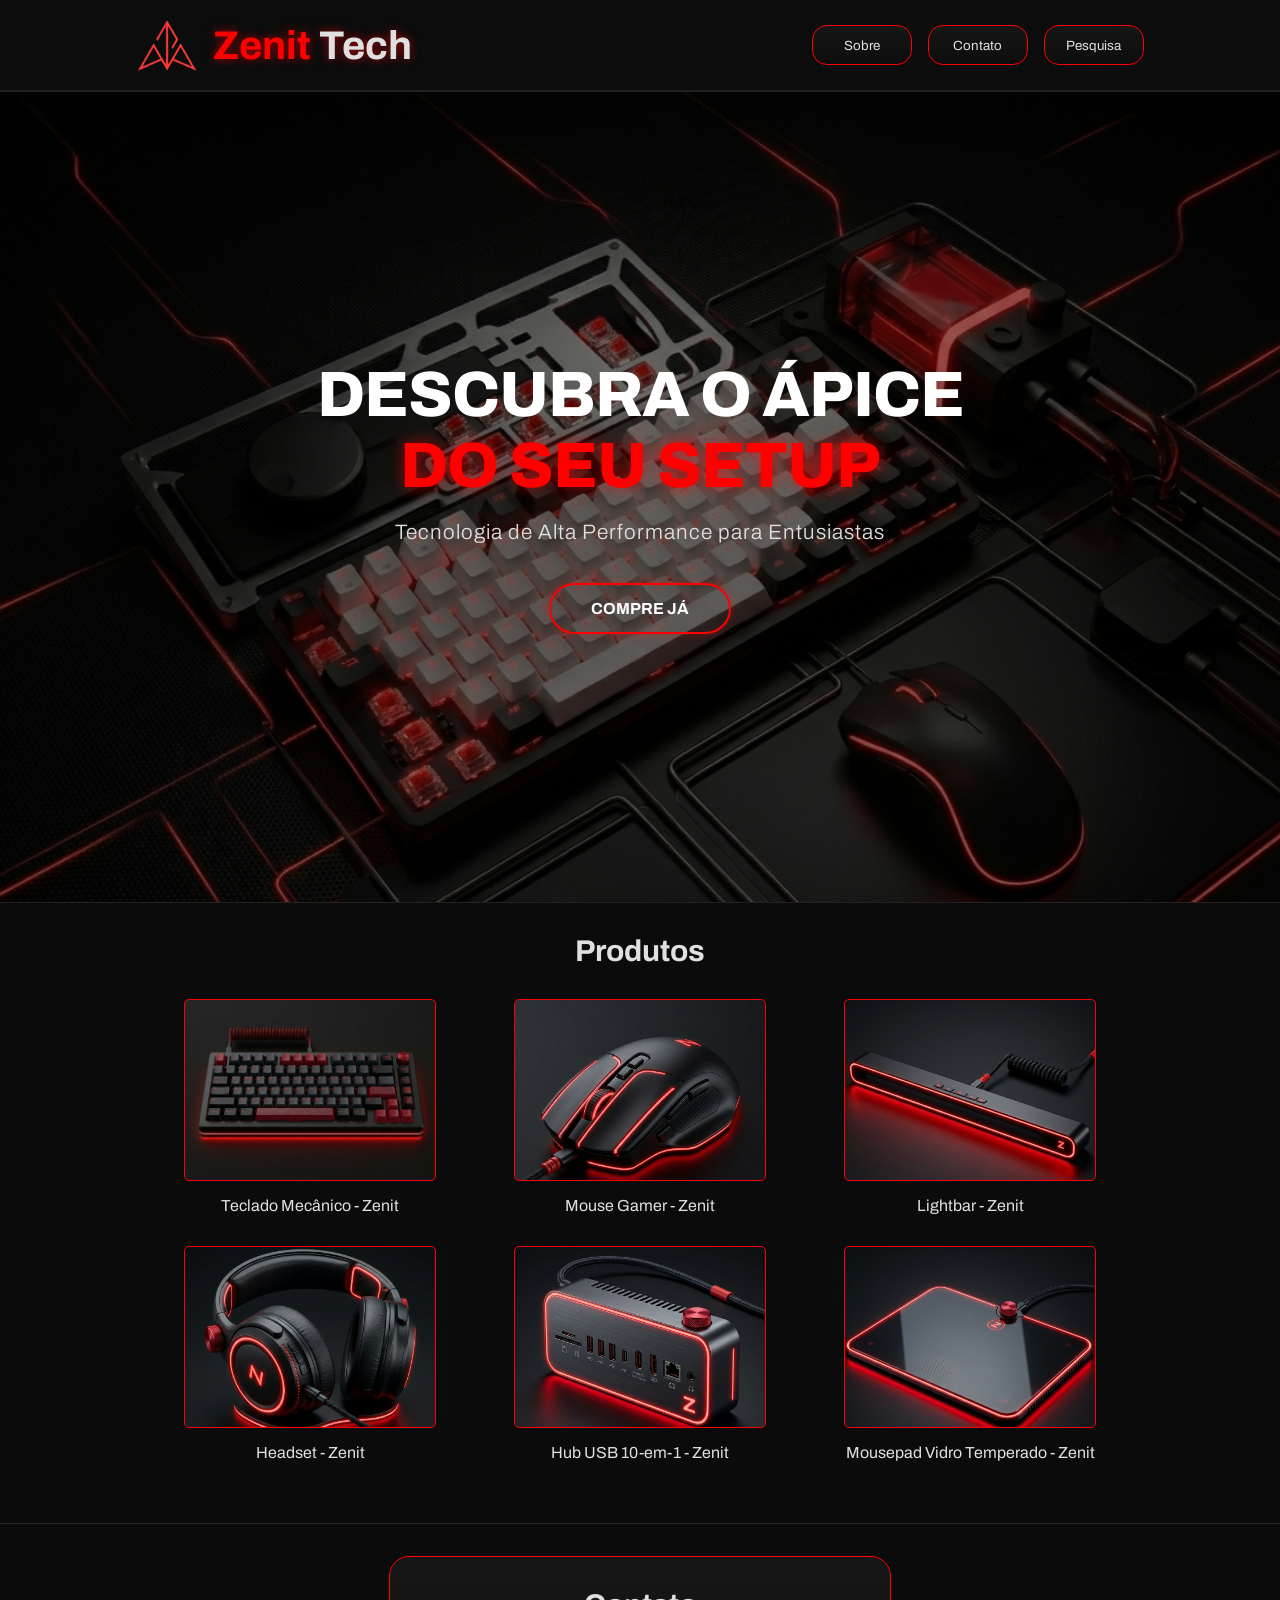
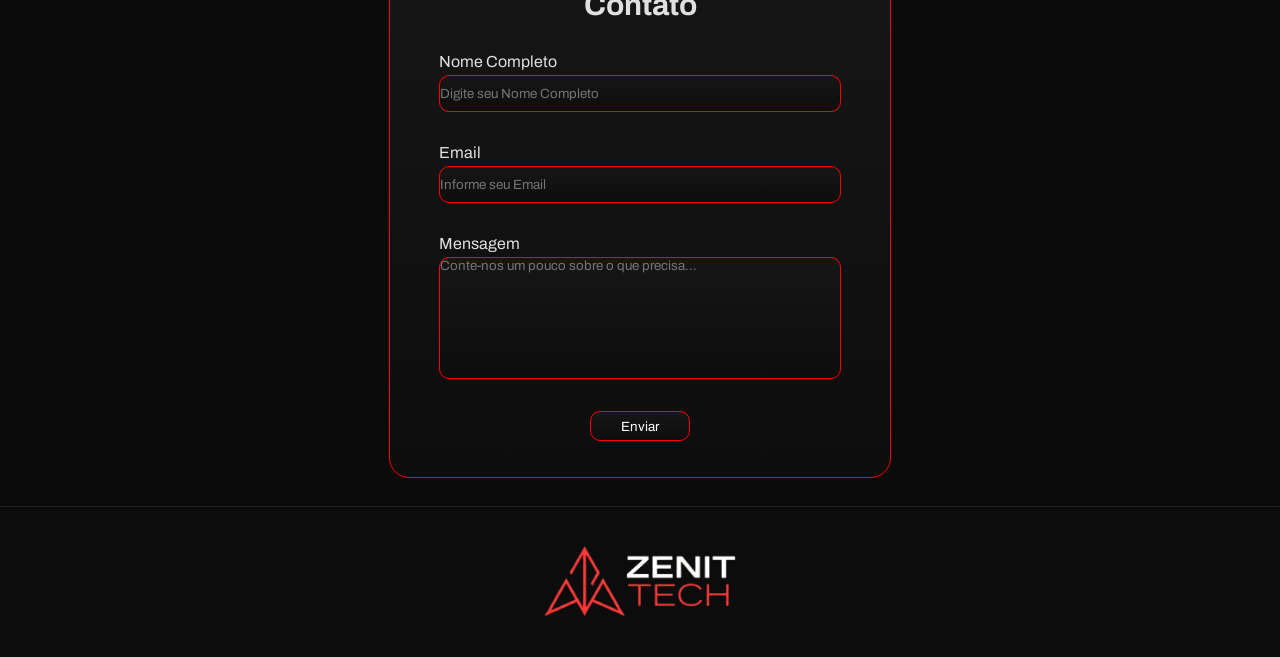
==== index.html @ c7a5b3a1 "Zenit Tech v1" ====
<!DOCTYPE html>
<html lang="pt-br">
<head>
    <meta charset="UTF-8">
    <meta name="viewport" content="width=device-width, initial-scale=1.0">
    <link rel="stylesheet" href="./styles/style.css">
    <title>Zenit Tech</title>
</head>
<body>
    <header>
        <a href="./index.html">
            <div class="heroTitle">
                <img src="./imagens/logoIcon.png" alt="Zenit" width="60px"><h1>Zenit <span style="color: #E0E0E0;">Tech</span></h1>
            </div>
        </a>
        <div class="ctaContact">
            <form action="#">
                <button type="submit" class="ctaButton">
                    Sobre
                </button>
            </form>
            <form action="#contact">
                <button type="submit" class="ctaButton">
                    Contato
                </button>
            </form>
            <form action="#">
                <button type="submit" class="ctaButton">
                    Pesquisa
                </button>
            </form>
        </div>
    </header>
    <main>
        <section class="hero-zenit">
            <div class="hero-overlay"></div> <!-- Overlay = Sobreposição -->
            <div class="hero-content">
                <h1 class="hero-headline">Descubra o Ápice <br><span>do seu Setup</span></h1><!--titulo principal-->
                <p class="hero-tagline">Tecnologia de Alta Performance para Entusiastas</p>
                <a href="#products" class="hero-button">COMPRE JÁ</a>
            </div>
        </section>
        <section id="products">
            <div class="sectionTitle">
                <h2>Produtos</h2>
            </div>
            <!--organizei os produtos em classes específicas e utilizei variáveis no CSS ( "--nome:valor" e chamando com "var(--nome)" ) para definir as imagens de fundo em cada .productsBox, aplicando uma regra de hover no contêiner pai para disparar simultaneamente a troca de posição, a sombra e a troca pra a segunda imagem.-->
            <!-- quando cria/chama a classe com espaço no nome, são criadas/chamadas duas classes -->
            <div class="productsContainer">
                <a href="#" class="boxXdesc tecladoZenit"> <!--alterei pra tag <a> pra que seja clicavel e chame a pagina de compra-->
                    <div class="productsBox"></div>
                    <div class="productsDescription">
                        <p>Teclado Mecânico - Zenit</p>
                    </div>
                </a>
                <a href="#" class="boxXdesc mouseZenit">
                    <div class="productsBox"></div>
                    <div class="productsDescription">
                        <p>Mouse Gamer - Zenit</p>
                    </div>
                </a>
                <a href="#" class="boxXdesc lightbarZenit">
                    <div class="productsBox"></div>
                    <div class="productsDescription">
                        <p>Lightbar - Zenit</p>
                    </div>
                </a>
            </div>
            <div class="productsContainer">
                <a href="#" class="boxXdesc headsetZenit">
                    <div class="productsBox"></div>
                    <div class="productsDescription">
                        <p>Headset - Zenit</p>
                    </div>
                </a>
                <a href="#" class="boxXdesc hubZenit">
                    <div class="productsBox"></div>
                    <div class="productsDescription">
                        <p>Hub USB 10-em-1 - Zenit</p>
                    </div>
                </a>
                <a href="#" class="boxXdesc mousepadZenit">
                    <div class="productsBox"></div>
                    <div class="productsDescription">
                        <p>Mousepad Vidro Temperado - Zenit</p>
                    </div>
                </a>
            </div>
        </section>
        <section id="contact">
            <div class="contactForm">
                <div class="sectionTitle">
                    <h2>Contato</h2>
                </div>
                <form action="https://wa.me/5511999999999?text=Gostaria%20de%20mais%20informações" target="_blank">
                    <div class="group">
                        <label for="name">Nome Completo</label>
                        <input type="text" placeholder="Digite seu Nome Completo" id="name" required>
                    </div>
                    <div class="group">
                        <label for="emailForm">Email</label>
                        <input type="email" placeholder="Informe seu Email" id="emailForm" required>
                    </div>
                    <div class="group">
                        <label for="msgForm">Mensagem</label>
                        <textarea id="msgForm" name="bio" maxlength="500" placeholder="Conte-nos um pouco sobre o que precisa..."></textarea>
                    </div>
                    <button type="submit">Enviar</button>
                </form>
            </div>
        </section>
    </main>
    <footer>
        <section class="footerImgCopy">
            <img src="./imagens/logo.png" alt="ZenitTech" width="200px">
        </section>
    </footer>
</body>
</html>
---- styles/style.css ----
/*
Onde Aplicar (Checklist Visual)
Estrutura de Fundo: Aplique o #050505 em todo o body do site.

Cards de Produto: Crie um gradiente linear de cima para baixo: linear-gradient(180deg, #161616 0%, #0D0D0D 100%).

Navbar: Use o #0D0D0D com uma leve transparência (rgba(13, 13, 13, 0.8)) para um efeito de vidro escuro profissional.

Botões (CTA): Fundo em #D31219 com texto em #FFFFFF. Ao passar o mouse (hover), aplique um leve brilho (box-shadow) da mesma cor.

Tipografia: Use o #E0E0E0 para todos os parágrafos e títulos, garantindo legibilidade técnica.
*/
@import url('https://fonts.googleapis.com/css2?family=Archivo:ital,wght@0,100..900;1,100..900&display=swap');
* {
    padding: 0;
    margin: 0;
    font-family: "Archivo", sans-serif;
    font-optical-sizing: auto;
    font-style: normal;
    font-variation-settings:
        "wdth" 100;
    color: #E0E0E0;
}
header {
    position: relative;
    height: 10vh;
    width: 100%;
    border-bottom: 2px solid #222222;
    background-color: #0d0d0dcc;
    display: flex;
    justify-content: center;
    align-items: center;
    color: #1A1A1A;
}
header a{
    text-decoration: none;
}
.heroTitle {
    display: flex;
    gap: 1rem;
    align-items: center;
    justify-content: center;
    margin-right: 25rem;
    font-size: 20px;
}
.heroTitle h1 {
    color: #ff0000;
    text-shadow: 0 0 10px #ff000099;
}
.ctaContact {
    display: flex;
    gap: 1rem;
}
.ctaButton {
    background: Linear-gradient(180deg, #161616 0%, #0D0D0D 100%);
    color: #E0E0E0;
    width: 100px;
    height: 40px;
    border: 1px solid #ff0000;
    border-radius: 15px;
    cursor: pointer;
    transition: transform 1s ease;
}
.ctaButton:hover {
    transform: translateY(-10px);
    background: #ff0000cc;
    box-shadow: 5px 5px 10px #ff0000;
}
html {
  scroll-behavior: smooth;
}
.hero-zenit {
    position: relative;
    height: 90vh;
    min-height: 500px;
    width: 100%;
    display: flex;
    align-items: center;
    justify-content: center;
    background-image: url('../imagens/fundoBanner.png');
    background-size: cover;
    background-position: center;
    background-repeat: no-repeat;
    font-family: 'Inter', sans-serif;
}
.hero-overlay { /*apenas para não cansar vista*/
    position: absolute;
    /*top e left pra garantir q a camada escura seja alinhada desde cima e ao lado esquerdo*/
    top: 0;
    left: 0;
    width: 100%;
    height: 100%;
    background: rgba(0, 0, 0, 0.4); /* camada escura */
    z-index: 1; /* controla profundidade - deixa a camada escura acima da imagem de fundo */
}
.hero-content {
    position: relative;
    z-index: 2; /* controla profundidade - deixa o texto acima da camada escura da hero overlay */
    text-align: center;
    padding: 0 20px;
}
.hero-headline {
    color: #ffffff;
    font-size: clamp(2rem, 5vw, 4rem); /*deixa responsivo*/
    font-weight: 800;
    text-transform: uppercase;
    line-height: 1.1;
    margin-bottom: 20px;
    letter-spacing: -1px;
}
.hero-headline span {
    color: #ff0000;
    text-shadow: 0 0 15px #ff000099;
}
.hero-tagline {
    color: #e0e0e0;
    font-size: clamp(1rem, 2vw, 1.3rem); /*deixa responsivo*/
    margin-bottom: 40px;
    font-weight: 300;
    letter-spacing: 1px;
}
.hero-button { /*com tag <a>*/
    display: inline-block;
    padding: 15px 40px;
    background: transparent;
    color: #ffffff;
    text-decoration: none;
    font-weight: bold;
    font-size: 1rem;
    border: 2px solid #ff0000;
    border-radius: 50px;
    transition: all 0.3s ease;
    box-shadow: 0 0 10px #ff00004d;
}
.hero-button:hover {
    background: #ff0000;
    box-shadow: 0 0 25px #ff0000cc;
    transform: translateY(-3px);
}
body {
    background-color: #0B0B0B;
}
main {
    width: 100%;
    display: flex;
    flex-direction: column;
}
#products, #contact, .hero-zenit {
    border-bottom: 1px solid #222222;
}
.sectionTitle {
    color: #E0E0E0;
    display: flex;
    flex-direction: column;
    align-items: center;
    font-size: 20px;
    padding: 2rem;
    margin-bottom: -2rem;
}
.sectionTitle #tech {
    color: #E0E0E0;
}
#products {
    display: flex;
    flex-direction: column;
    gap: 2rem;
    height: 620px;
}
.productsContainer {
    gap: 2rem;
    display: grid;
    grid-template-columns: repeat(3, 250px);
    gap: 5rem;
    max-width: 1000px;
    margin: 0 auto;
}
.productsContainer a {
    text-decoration: none;
}
.boxXdesc {
    display: flex;
    flex-direction: column;
    align-items: center;
    gap: 1rem;
    transition: transform 0.5s ease;
}
.productsBox {
    width: 250px;
    height: 20vh;
    border: 1px solid #ff0000;
    border-radius: 5px;
    transition: background-image 0.5s ease, box-shadow 0.5s ease;
    background-size: cover; 
    background-position: center;
}
/*Usando variáveis para melhorar na imagem e no hover*/
.tecladoZenit .productsBox {
    --product-image-base: url('../imagens/imagensProdutos/tecladoZenit.png');
}
.mouseZenit .productsBox {
    --product-image-base: url('../imagens/imagensProdutos/mouseZenit.png');
}
.lightbarZenit .productsBox {
    --product-image-base: url('../imagens/imagensProdutos/lightbarZenit.png');
}
.headsetZenit .productsBox {
    --product-image-base: url('../imagens/imagensProdutos/headsetZenit.png');
}
.hubZenit .productsBox {
    --product-image-base: url('../imagens/imagensProdutos/hubUsbZenit.png');
}
.mousepadZenit .productsBox {
    --product-image-base: url('../imagens/imagensProdutos/mousepadZenit.png');
}
.productsBox {
    background-image: var(--product-image-base);
}
.boxXdesc:hover .productsBox {
    background-image: var(--product-image-hover);
}
.tecladoZenit {
    --product-image-hover: url('../imagens/imagensProdutos/tecladoBarebone.png');
}
.mouseZenit {
    --product-image-hover: url('../imagens/imagensProdutos/mouseZenit2.png');
}
.lightbarZenit {
    --product-image-hover: url('../imagens/imagensProdutos/lightbarZenit2.png');
}
.headsetZenit {
    --product-image-hover: url('../imagens/imagensProdutos/headsetZenit2.png');
}
.hubZenit {
    --product-image-hover: url('../imagens/imagensProdutos/hubUsbZenit2.png');
}
.mousepadZenit {
    --product-image-hover: url('../imagens/imagensProdutos/mousepadZenit2.png');
}
.boxXdesc:hover {
    transform: translateY(-10px);
}
.boxXdesc:hover .productsBox {
    box-shadow: 5px 5px 10px rgba(255, 0, 0, 0.7);
}
.productsDescription {
    color: #E0E0E0;
}
#contact {
    height: 550px;
    display: flex;
    flex-direction: column;
    align-items: center;
    gap: 5rem;
    margin-top: 2rem;
}
.contactForm {
    border: 1px solid #ff0000;
    border-radius: 20px;
    background: linear-gradient(180deg, #161616 0%, #0D0D0D 100%);
    width: 500px;
    height: 520px;
    text-align: center;
    display: flex;
    flex-direction: column;
    gap: 2rem;
}
.contactForm form {
    display: flex;
    flex-direction: column;
    align-items: center;
    gap: 2rem;
}
.group{
    display: flex;
    flex-direction: column;
    align-items: flex-start; /* Alinha label e input à esquerda */
    gap: 5px;
}
.contactForm input, textarea {
    width: 400px;
    height: 35px;
    background: linear-gradient(180deg, #161616 0%, #0D0D0D 100%);
    border-radius: 10px;
    border: 1px solid #ff0000;
    outline: none;
}
textarea {
    height: 120px;
    resize: none;
}
.contactForm button {
    width: 100px;
    height: 30px;
    background: linear-gradient(180deg, #161616 0%, #0D0D0D 100%);
    border-radius: 10px;
    border: 1px solid #ff0000;
    color: #FFFFFF;
    cursor: pointer;
    transition: transform 0.5s;
}
.contactForm button:hover{
    transform: translateY(-5px);
    box-shadow: 2px 2px 10px #ff0000c0;
    background: #ff0000cc;
}
footer {
    background-color: #0d0d0dcc;
    width: 100%;
    height: 150px;
    display: flex;
    justify-content: center;
    align-items: center;
}
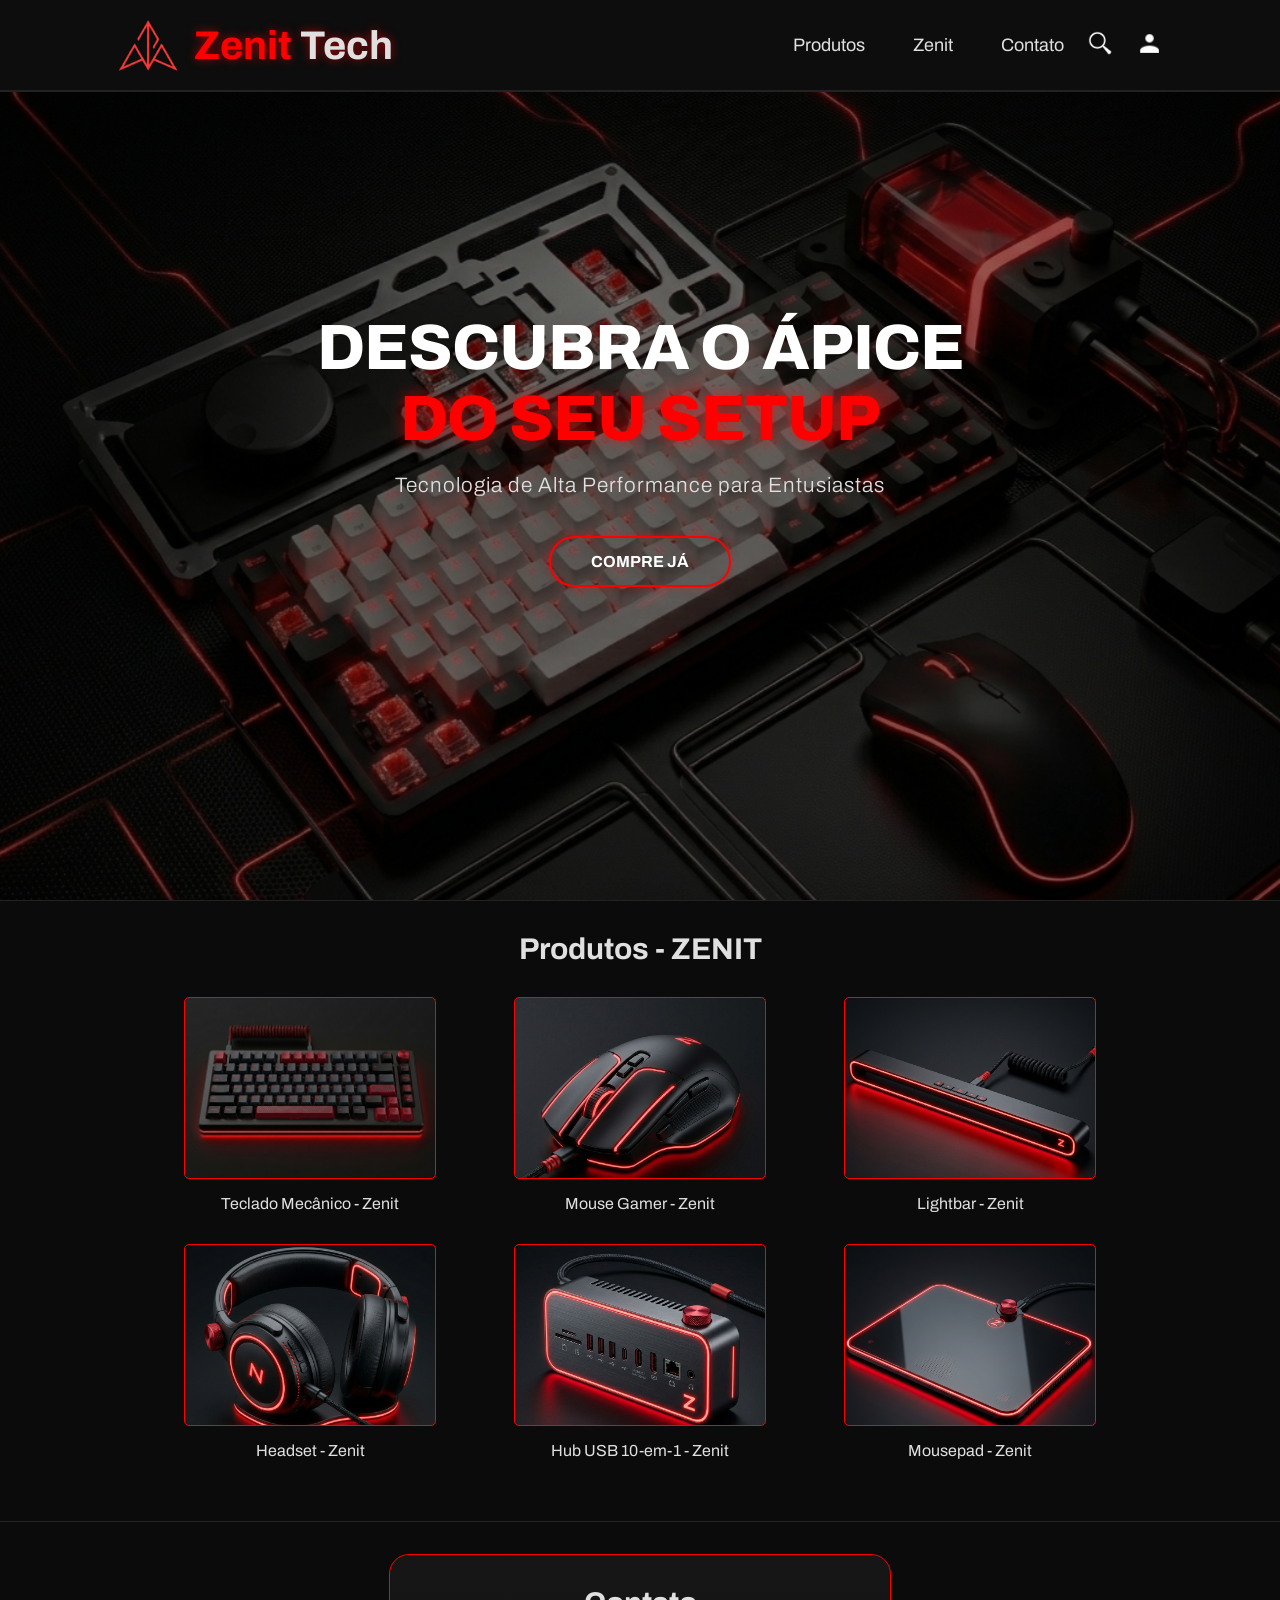
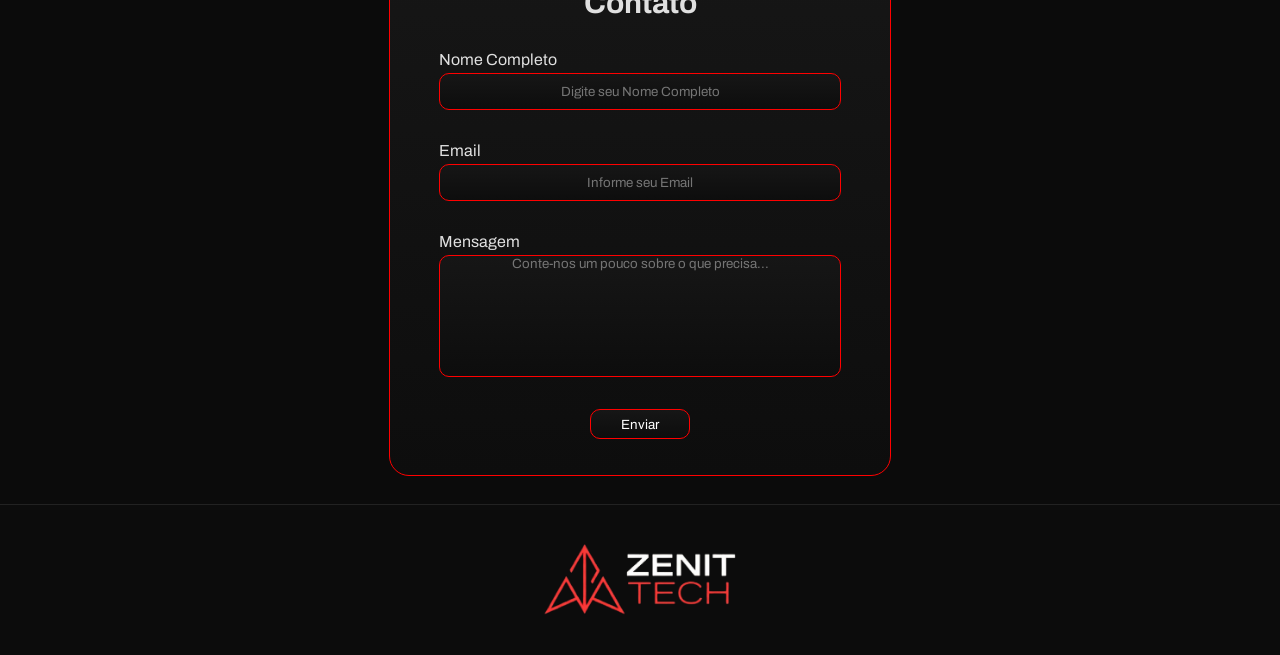
==== commit b6491b8e: "Zenit Tech - Novas Páginas" ====
--- a/index.html
+++ b/index.html
@@ -13,22 +13,16 @@
                 <img src="./imagens/logoIcon.png" alt="Zenit" width="60px"><h1>Zenit <span style="color: #E0E0E0;">Tech</span></h1>
             </div>
         </a>
-        <div class="ctaContact">
-            <form action="#">
-                <button type="submit" class="ctaButton">
-                    Sobre
-                </button>
-            </form>
-            <form action="#contact">
-                <button type="submit" class="ctaButton">
-                    Contato
-                </button>
-            </form>
-            <form action="#">
-                <button type="submit" class="ctaButton">
-                    Pesquisa
-                </button>
-            </form>
+        <nav class="navbar">
+            <ul>
+                <li><a href="./productsPage.html">Produtos</a></li>
+                <li><a href="#products">Zenit</a></li>
+                <li><a href="#contact">Contato</a></li>
+            </ul>
+        </nav>
+        <div class="icons">
+            <div><a href="#"><img src="./imagens/iconPesquisar.png" alt="Pesquisar" width="25px"></a></div>
+            <div><a href="./login.html"><img src="./imagens/iconUsuarioBranco.png" alt="Login" width="25px"></a></div>
         </div>
     </header>
     <main>
@@ -37,29 +31,29 @@
             <div class="hero-content">
                 <h1 class="hero-headline">Descubra o Ápice <br><span>do seu Setup</span></h1><!--titulo principal-->
                 <p class="hero-tagline">Tecnologia de Alta Performance para Entusiastas</p>
-                <a href="#products" class="hero-button">COMPRE JÁ</a>
+                <a href="./productsPage.html" class="hero-button">COMPRE JÁ</a>
             </div>
         </section>
         <section id="products">
             <div class="sectionTitle">
-                <h2>Produtos</h2>
+                <h2>Produtos - ZENIT</h2>
             </div>
             <!--organizei os produtos em classes específicas e utilizei variáveis no CSS ( "--nome:valor" e chamando com "var(--nome)" ) para definir as imagens de fundo em cada .productsBox, aplicando uma regra de hover no contêiner pai para disparar simultaneamente a troca de posição, a sombra e a troca pra a segunda imagem.-->
             <!-- quando cria/chama a classe com espaço no nome, são criadas/chamadas duas classes -->
             <div class="productsContainer">
-                <a href="#" class="boxXdesc tecladoZenit"> <!--alterei pra tag <a> pra que seja clicavel e chame a pagina de compra-->
+                <a href="./productsPage.html#products" class="boxXdesc tecladoZenit"> <!--alterei pra tag <a> pra que seja clicavel e chame a pagina de compra-->
                     <div class="productsBox"></div>
                     <div class="productsDescription">
                         <p>Teclado Mecânico - Zenit</p>
                     </div>
                 </a>
-                <a href="#" class="boxXdesc mouseZenit">
+                <a href="./productsPage.html#products" class="boxXdesc mouseZenit">
                     <div class="productsBox"></div>
                     <div class="productsDescription">
                         <p>Mouse Gamer - Zenit</p>
                     </div>
                 </a>
-                <a href="#" class="boxXdesc lightbarZenit">
+                <a href="./productsPage.html#products" class="boxXdesc lightbarZenit">
                     <div class="productsBox"></div>
                     <div class="productsDescription">
                         <p>Lightbar - Zenit</p>
@@ -67,22 +61,22 @@
                 </a>
             </div>
             <div class="productsContainer">
-                <a href="#" class="boxXdesc headsetZenit">
+                <a href="./productsPage.html#products" class="boxXdesc headsetZenit">
                     <div class="productsBox"></div>
                     <div class="productsDescription">
                         <p>Headset - Zenit</p>
                     </div>
                 </a>
-                <a href="#" class="boxXdesc hubZenit">
+                <a href="./productsPage.html#products" class="boxXdesc hubZenit">
                     <div class="productsBox"></div>
                     <div class="productsDescription">
                         <p>Hub USB 10-em-1 - Zenit</p>
                     </div>
                 </a>
-                <a href="#" class="boxXdesc mousepadZenit">
+                <a href="./productsPage.html#products" class="boxXdesc mousepadZenit">
                     <div class="productsBox"></div>
                     <div class="productsDescription">
-                        <p>Mousepad Vidro Temperado - Zenit</p>
+                        <p>Mousepad - Zenit</p>
                     </div>
                 </a>
             </div>
--- a/styles/style.css
+++ b/styles/style.css
@@ -1,14 +1,10 @@
 /*
-Onde Aplicar (Checklist Visual)
-Estrutura de Fundo: Aplique o #050505 em todo o body do site.
-
-Cards de Produto: Crie um gradiente linear de cima para baixo: linear-gradient(180deg, #161616 0%, #0D0D0D 100%).
-
-Navbar: Use o #0D0D0D com uma leve transparência (rgba(13, 13, 13, 0.8)) para um efeito de vidro escuro profissional.
-
-Botões (CTA): Fundo em #D31219 com texto em #FFFFFF. Ao passar o mouse (hover), aplique um leve brilho (box-shadow) da mesma cor.
-
-Tipografia: Use o #E0E0E0 para todos os parágrafos e títulos, garantindo legibilidade técnica.
+Checklist Visual
+Estrutura de Fundo: #0B0B0B em todo o body do site.
+Cards de Produto: linear-gradient(180deg, #161616 0%, #0D0D0D 100%).
+Navbar: #0d0d0dcc para um efeito de vidro escuro profissional.
+Botões (CTA): igual ao linear-gradient porém com #ff0000 no hover.
+Tipografia: #E0E0E0 para todos os parágrafos e títulos.
 */
 @import url('https://fonts.googleapis.com/css2?family=Archivo:ital,wght@0,100..900;1,100..900&display=swap');
 * {
@@ -21,16 +17,20 @@
         "wdth" 100;
     color: #E0E0E0;
 }
+body {
+    background-color: #0B0B0B;
+}
 header {
-    position: relative;
+    position: fixed;
     height: 10vh;
     width: 100%;
     border-bottom: 2px solid #222222;
-    background-color: #0d0d0dcc;
+    background-color: #0d0d0d;
     display: flex;
     justify-content: center;
     align-items: center;
     color: #1A1A1A;
+    z-index: 3;
 }
 header a{
     text-decoration: none;
@@ -47,31 +47,35 @@
     color: #ff0000;
     text-shadow: 0 0 10px #ff000099;
 }
-.ctaContact {
-    display: flex;
-    gap: 1rem;
-}
-.ctaButton {
-    background: Linear-gradient(180deg, #161616 0%, #0D0D0D 100%);
-    color: #E0E0E0;
-    width: 100px;
-    height: 40px;
-    border: 1px solid #ff0000;
-    border-radius: 15px;
-    cursor: pointer;
-    transition: transform 1s ease;
-}
-.ctaButton:hover {
-    transform: translateY(-10px);
-    background: #ff0000cc;
-    box-shadow: 5px 5px 10px #ff0000;
+.navbar {
+    display: flex;
+    margin-right: 1.5rem;
+}
+.navbar ul {
+    display: flex;
+    gap: 3rem;
+}
+.navbar ul li {
+    text-decoration: none;
+    list-style: none;
+    color: #E0E0E0;
+    font-size: 18px;
+    transition: transform 0.5s ease;
+}
+.navbar ul li:hover {
+    transform: translateY(-5px);
+}
+.icons {
+    display: flex;
+    gap: 1.5rem;
 }
 html {
   scroll-behavior: smooth;
+  scroll-padding-top: 95px;
 }
 .hero-zenit {
     position: relative;
-    height: 90vh;
+    height: 100vh;
     min-height: 500px;
     width: 100%;
     display: flex;
@@ -137,9 +141,7 @@
     box-shadow: 0 0 25px #ff0000cc;
     transform: translateY(-3px);
 }
-body {
-    background-color: #0B0B0B;
-}
+
 main {
     width: 100%;
     display: flex;
@@ -240,7 +242,7 @@
     transform: translateY(-10px);
 }
 .boxXdesc:hover .productsBox {
-    box-shadow: 5px 5px 10px rgba(255, 0, 0, 0.7);
+    box-shadow: 5px 5px 10px #ff0000b3;
 }
 .productsDescription {
     color: #E0E0E0;
@@ -287,6 +289,9 @@
 textarea {
     height: 120px;
     resize: none;
+}
+.contactForm input::placeholder, textarea::placeholder {
+    text-align: center;
 }
 .contactForm button {
     width: 100px;
